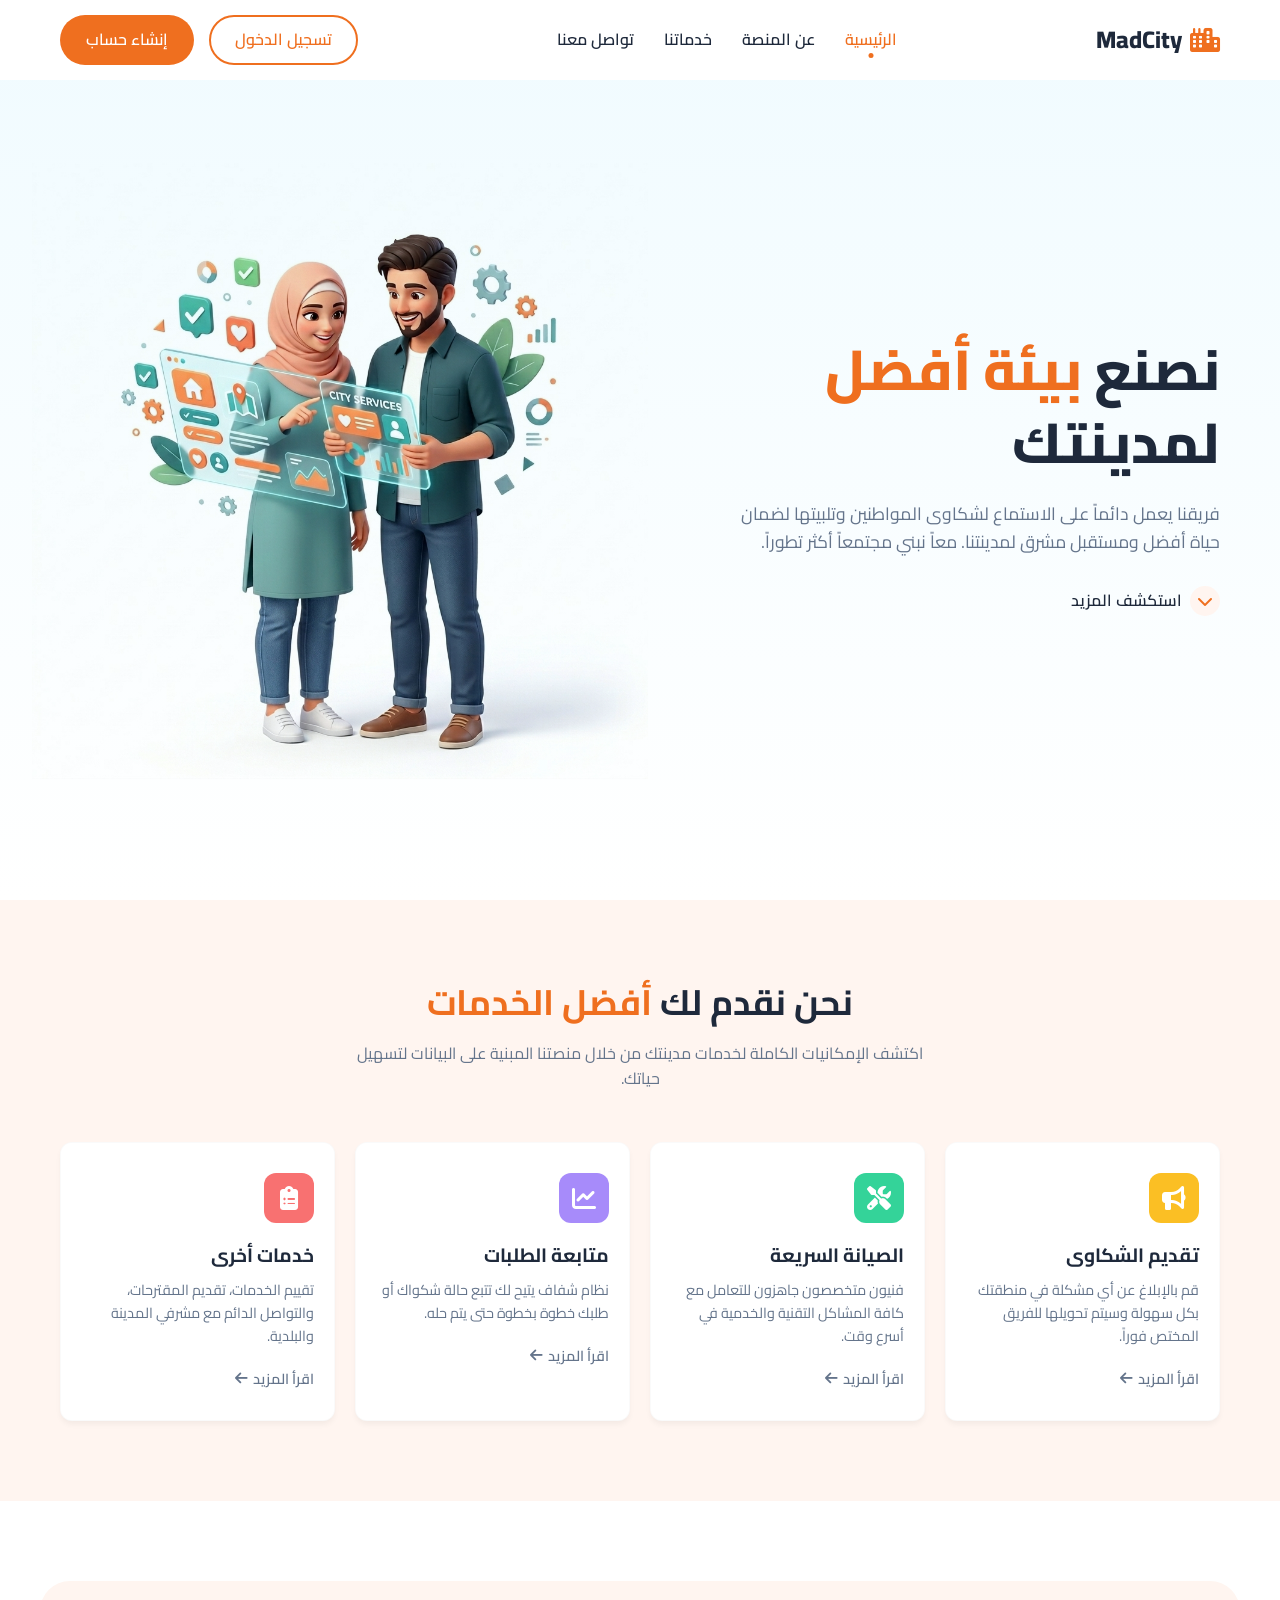
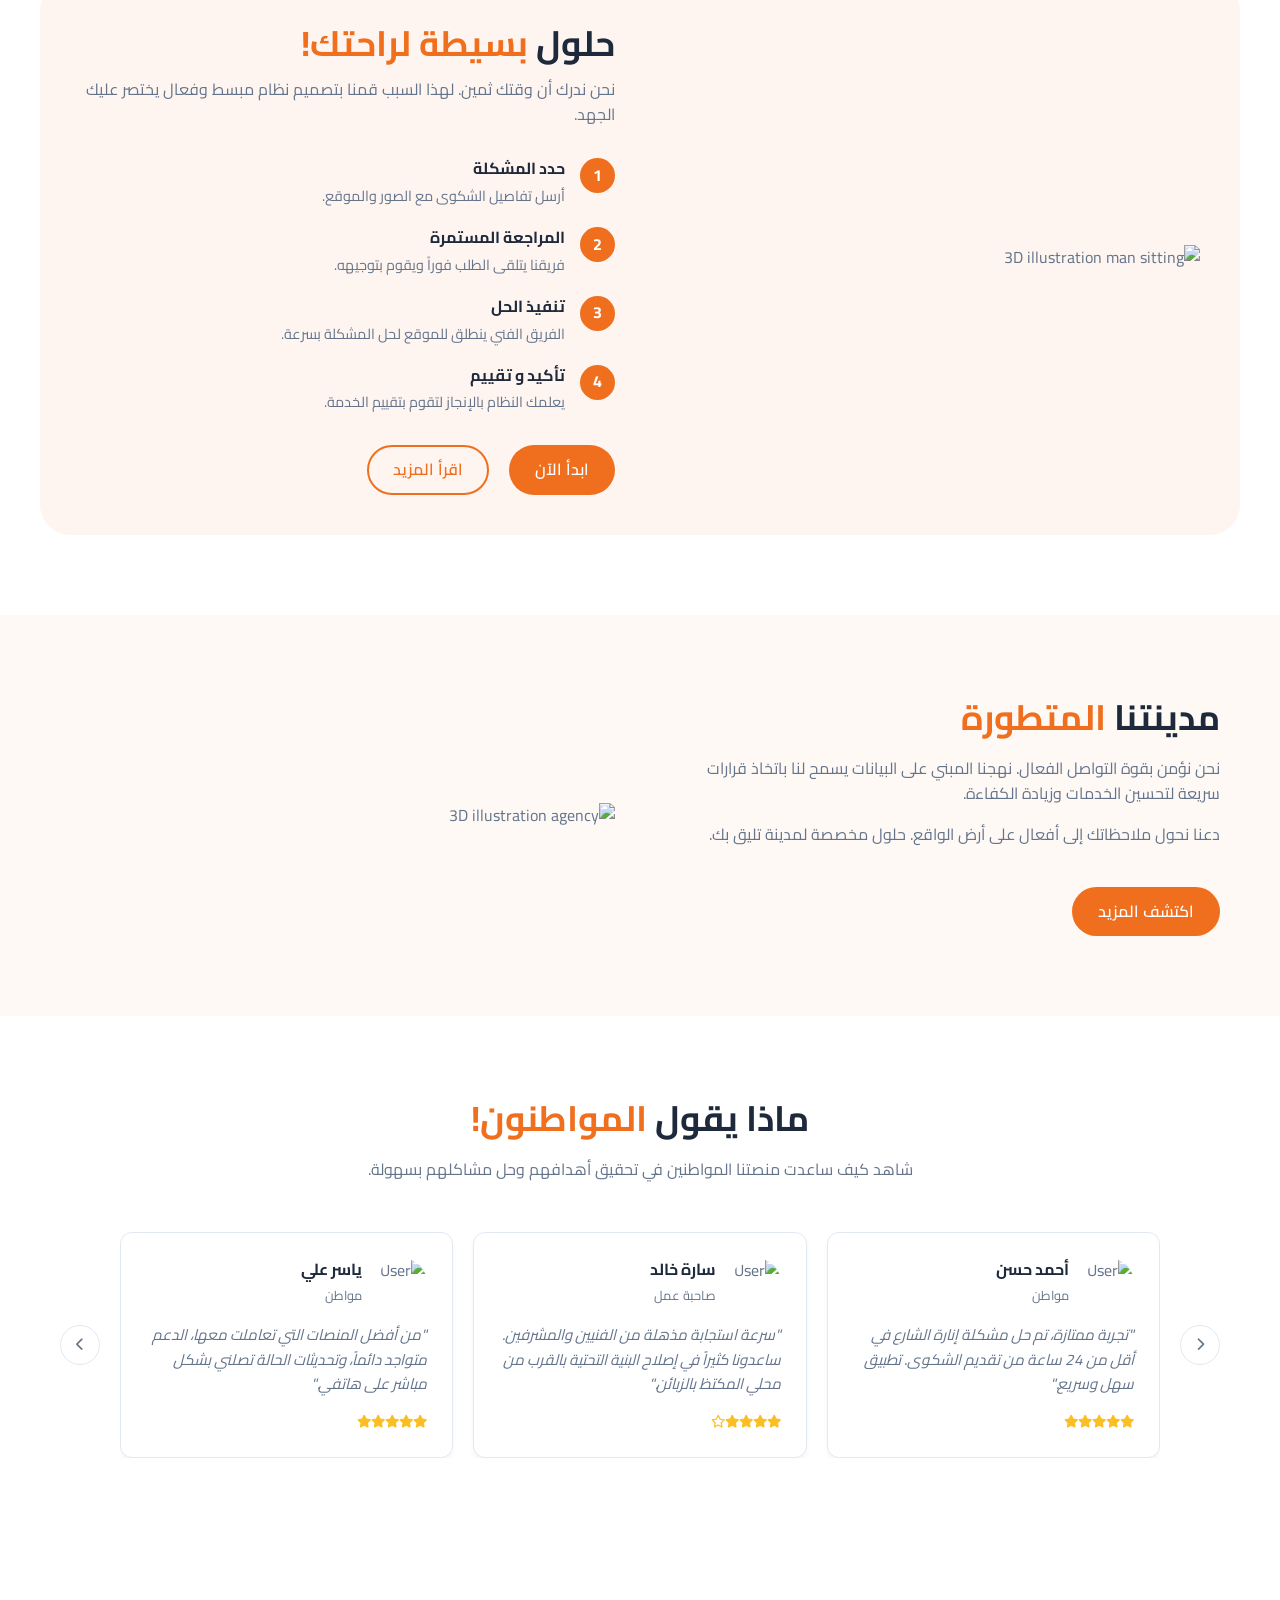
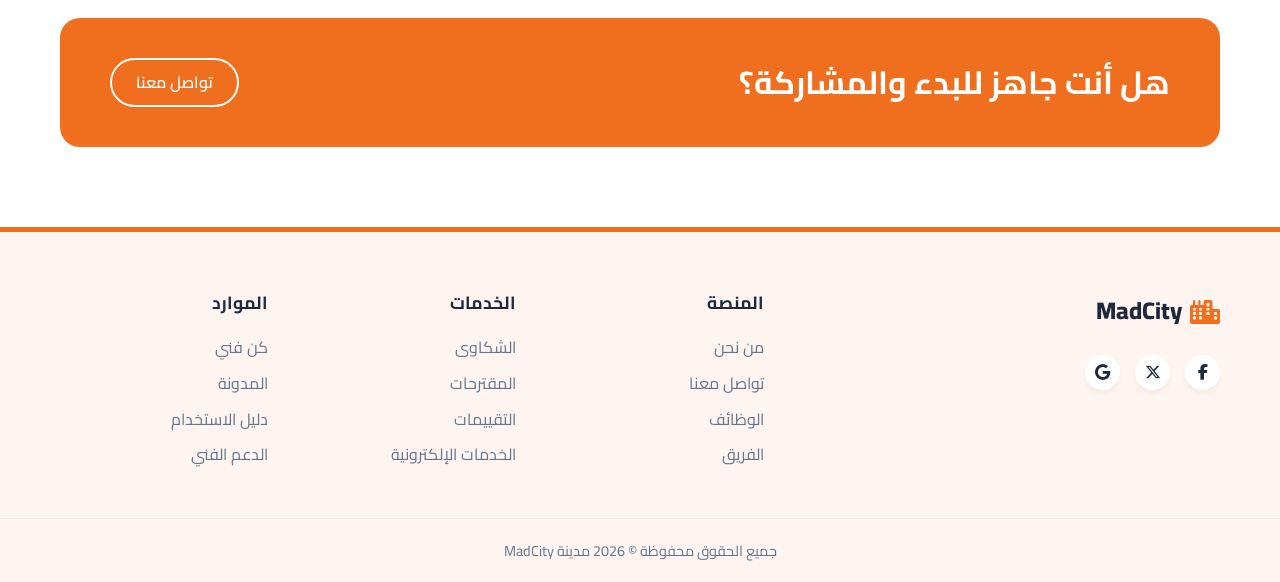
==== index.html @ 2bfd7c77 "newww update" ====
<!DOCTYPE html>
<html lang="ar" dir="rtl">
<head>
    <meta charset="UTF-8">
    <meta name="viewport" content="width=device-width, initial-scale=1.0">
    <title>MadCity - نظام شكاوى المواطنين</title>
    <!-- Google Fonts -->
    <link rel="preconnect" href="https://fonts.googleapis.com">
    <link rel="preconnect" href="https://fonts.gstatic.com" crossorigin>
    <link href="https://fonts.googleapis.com/css2?family=Cairo:wght@400;600;700;800&display=swap" rel="stylesheet">
    <!-- FontAwesome for icons -->
    <link rel="stylesheet" href="https://cdnjs.cloudflare.com/ajax/libs/font-awesome/6.4.0/css/all.min.css">
    <!-- Custom CSS -->
    <link rel="stylesheet" href="assets/css/style.css">
</head>
<body>

    <!-- Header Navigation -->
    <header class="header">
        <div class="container nav-wrapper">
            <div class="logo">
                <i class="fa-solid fa-city text-primary"></i>
                <span>MadCity</span>
            </div>
            
            <nav class="nav-links">
                <a href="#" class="active">الرئيسية</a>
                <a href="#about">عن المنصة</a>
                <a href="#services">خدماتنا</a>
                <a href="#contact">تواصل معنا</a>
            </nav>

            <div class="nav-actions">
                <a href="login.html" class="btn btn-outline">تسجيل الدخول</a>
                <a href="register.html" class="btn btn-primary">إنشاء حساب</a>
                <button class="mobile-toggle"><i class="fa-solid fa-bars"></i></button>
            </div>
        </div>
    </header>

    <!-- Hero Section -->
    <section class="hero wrapper">
        <div class="container hero-grid">
            <div class="hero-content">
                <h1 class="bounce-in">نصنع <span>بيئة أفضل</span> لمدينتك</h1>
                <p class="fade-in">فريقنا يعمل دائماً على الاستماع لشكاوى المواطنين وتلبيتها لضمان حياة أفضل ومستقبل مشرق لمدينتنا. معاً نبني مجتمعاً أكثر تطوراً.</p>
                <div class="hero-btns slide-up">
                    <a href="#about" class="explore-more">
                        <i class="fa-solid fa-chevron-down"></i>
                        استكشف المزيد
                    </a>
                </div>
            </div>
            <div class="hero-image">
                <img src="assets/images/hero_final.png?v=2" alt="Citizens Using MadCity App Illustration" style="mix-blend-mode: multiply; max-width: 110%; height: auto; transform: scale(1.1);">
            </div>
        </div>
    </section>

    <!-- Services Section -->
    <section id="services" class="services section-padding bg-peach">
        <div class="container">
            <div class="section-header text-center">
                <h2>نحن نقدم لك <span>أفضل الخدمات</span></h2>
                <p>اكتشف الإمكانيات الكاملة لخدمات مدينتك من خلال منصتنا المبنية على البيانات لتسهيل حياتك.</p>
            </div>

            <div class="services-grid">
                <div class="service-card hover-lift">
                    <div class="icon-box bg-yellow">
                        <i class="fa-solid fa-bullhorn"></i>
                    </div>
                    <h3>تقديم الشكاوى</h3>
                    <p>قم بالإبلاغ عن أي مشكلة في منطقتك بكل سهولة وسيتم تحويلها للفريق المختص فوراً.</p>
                    <a href="#" class="read-more">اقرأ المزيد <i class="fa-solid fa-arrow-left"></i></a>
                </div>

                <div class="service-card hover-lift">
                    <div class="icon-box bg-green">
                        <i class="fa-solid fa-screwdriver-wrench"></i>
                    </div>
                    <h3>الصيانة السريعة</h3>
                    <p>فنيون متخصصون جاهزون للتعامل مع كافة المشاكل التقنية والخدمية في أسرع وقت.</p>
                    <a href="#" class="read-more">اقرأ المزيد <i class="fa-solid fa-arrow-left"></i></a>
                </div>

                <div class="service-card hover-lift">
                    <div class="icon-box bg-purple">
                        <i class="fa-solid fa-chart-line"></i>
                    </div>
                    <h3>متابعة الطلبات</h3>
                    <p>نظام شفاف يتيح لك تتبع حالة شكواك أو طلبك خطوة بخطوة حتى يتم حله.</p>
                    <a href="#" class="read-more">اقرأ المزيد <i class="fa-solid fa-arrow-left"></i></a>
                </div>

                <div class="service-card hover-lift">
                    <div class="icon-box bg-red">
                        <i class="fa-solid fa-clipboard-list"></i>
                    </div>
                    <h3>خدمات أخرى</h3>
                    <p>تقييم الخدمات، تقديم المقترحات، والتواصل الدائم مع مشرفي المدينة والبلدية.</p>
                    <a href="#" class="read-more">اقرأ المزيد <i class="fa-solid fa-arrow-left"></i></a>
                </div>
            </div>
        </div>
    </section>

    <!-- Solutions Section -->
    <section class="solutions section-padding">
        <div class="container solutions-grid">
            <div class="solutions-image float-anim-delayed">
                <img src="https://cdni.iconscout.com/illustration/premium/thumb/man-working-on-laptop-4573357-3814468.png" alt="3D illustration man sitting">
            </div>
            <div class="solutions-content">
                <h2>حلول <span>بسيطة لراحتك!</span></h2>
                <p>نحن ندرك أن وقتك ثمين. لهذا السبب قمنا بتصميم نظام مبسط وفعال يختصر عليك الجهد.</p>
                
                <ul class="steps-list">
                    <li>
                        <span class="step-num">1</span>
                        <div class="step-text">
                            <h4>حدد المشكلة</h4>
                            <p>أرسل تفاصيل الشكوى مع الصور والموقع.</p>
                        </div>
                    </li>
                    <li>
                        <span class="step-num">2</span>
                        <div class="step-text">
                            <h4>المراجعة المستمرة</h4>
                            <p>فريقنا يتلقى الطلب فوراً ويقوم بتوجيهه.</p>
                        </div>
                    </li>
                    <li>
                        <span class="step-num">3</span>
                        <div class="step-text">
                            <h4>تنفيذ الحل</h4>
                            <p>الفريق الفني ينطلق للموقع لحل المشكلة بسرعة.</p>
                        </div>
                    </li>
                    <li>
                        <span class="step-num">4</span>
                        <div class="step-text">
                            <h4>تأكيد و تقييم</h4>
                            <p>يعلمك النظام بالإنجاز لتقوم بتقييم الخدمة.</p>
                        </div>
                    </li>
                </ul>

                <div class="hero-btns mt-4">
                    <a href="#" class="btn btn-primary">ابدأ الآن</a>
                    <a href="#" class="btn btn-outline">اقرأ المزيد</a>
                </div>
            </div>
        </div>
    </section>

    <!-- Agency / City Section -->
    <section id="about" class="agency section-padding bg-peach-light">
        <div class="container agency-grid">
            <div class="agency-content">
                <h2>مدينتنا <span>المتطورة</span></h2>
                <p>نحن نؤمن بقوة التواصل الفعال. نهجنا المبني على البيانات يسمح لنا باتخاذ قرارات سريعة لتحسين الخدمات وزيادة الكفاءة.</p>
                <p>دعنا نحول ملاحظاتك إلى أفعال على أرض الواقع. حلول مخصصة لمدينة تليق بك.</p>
                <a href="#" class="btn btn-primary mt-3">اكتشف المزيد</a>
            </div>
            <div class="agency-image float-anim">
                <img src="https://cdni.iconscout.com/illustration/premium/thumb/web-design-agency-4573355-3814466.png" alt="3D illustration agency">
            </div>
        </div>
    </section>

    <!-- Testimonials Section -->
    <section class="testimonials section-padding">
        <div class="container">
            <div class="section-header text-center">
                <h2>ماذا يقول <span>المواطنون!</span></h2>
                <p>شاهد كيف ساعدت منصتنا المواطنين في تحقيق أهدافهم وحل مشاكلهم بسهولة.</p>
            </div>

            <div class="testimonial-carousel">
                <button class="nav-btn prev-btn"><i class="fa-solid fa-chevron-right"></i></button>
                
                <div class="testimoinal-track-container">
                    <div class="testimonial-track">
                        <div class="testimonial-card">
                            <div class="user-info">
                                <img src="https://i.pravatar.cc/150?img=11" alt="User">
                                <div>
                                    <h4>أحمد حسن</h4>
                                    <span>مواطن</span>
                                </div>
                            </div>
                            <p>"تجربة ممتازة، تم حل مشكلة إنارة الشارع في أقل من 24 ساعة من تقديم الشكوى. تطبيق سهل وسريع."</p>
                            <div class="stars">
                                <i class="fa-solid fa-star"></i><i class="fa-solid fa-star"></i><i class="fa-solid fa-star"></i><i class="fa-solid fa-star"></i><i class="fa-solid fa-star"></i>
                            </div>
                        </div>

                        <div class="testimonial-card">
                            <div class="user-info">
                                <img src="https://i.pravatar.cc/150?img=32" alt="User">
                                <div>
                                    <h4>سارة خالد</h4>
                                    <span>صاحبة عمل</span>
                                </div>
                            </div>
                            <p>"سرعة استجابة مذهلة من الفنيين والمشرفين. ساعدونا كثيراً في إصلاح البنية التحتية بالقرب من محلي المكتظ بالزبائن."</p>
                            <div class="stars">
                                <i class="fa-solid fa-star"></i><i class="fa-solid fa-star"></i><i class="fa-solid fa-star"></i><i class="fa-solid fa-star"></i><i class="fa-regular fa-star"></i>
                            </div>
                        </div>

                        <div class="testimonial-card">
                            <div class="user-info">
                                <img src="https://i.pravatar.cc/150?img=12" alt="User">
                                <div>
                                    <h4>ياسر علي</h4>
                                    <span>مواطن</span>
                                </div>
                            </div>
                            <p>"من أفضل المنصات التي تعاملت معها، الدعم متواجد دائماً، وتحديثات الحالة تصلني بشكل مباشر على هاتفي."</p>
                            <div class="stars">
                                <i class="fa-solid fa-star"></i><i class="fa-solid fa-star"></i><i class="fa-solid fa-star"></i><i class="fa-solid fa-star"></i><i class="fa-solid fa-star"></i>
                            </div>
                        </div>
                    </div>
                </div>

                <button class="nav-btn next-btn"><i class="fa-solid fa-chevron-left"></i></button>
            </div>
        </div>
    </section>

    <!-- CTA Section -->
    <section class="cta section-padding">
        <div class="container">
            <div class="cta-box">
                <div class="cta-text">
                    <h2>هل أنت جاهز للبدء والمشاركة؟</h2>
                </div>
                <div class="cta-btn">
                    <a href="#contact" class="btn btn-outline-white">تواصل معنا</a>
                </div>
            </div>
        </div>
    </section>

    <!-- Footer -->
    <footer id="contact" class="footer">
        <div class="container footer-grid">
            <div class="footer-col brand-col">
                <div class="logo">
                    <i class="fa-solid fa-city text-primary"></i>
                    <span>MadCity</span>
                </div>
                <div class="social-links mt-3">
                    <a href="#"><i class="fa-brands fa-facebook-f"></i></a>
                    <a href="#"><i class="fa-brands fa-x-twitter"></i></a>
                    <a href="#"><i class="fa-brands fa-google"></i></a>
                </div>
            </div>
            
            <div class="footer-col">
                <h4>المنصة</h4>
                <ul>
                    <li><a href="#">من نحن</a></li>
                    <li><a href="#">تواصل معنا</a></li>
                    <li><a href="#">الوظائف</a></li>
                    <li><a href="#">الفريق</a></li>
                </ul>
            </div>

            <div class="footer-col">
                <h4>الخدمات</h4>
                <ul>
                    <li><a href="#">الشكاوى</a></li>
                    <li><a href="#">المقترحات</a></li>
                    <li><a href="#">التقييمات</a></li>
                    <li><a href="#">الخدمات الإلكترونية</a></li>
                </ul>
            </div>

            <div class="footer-col">
                <h4>الموارد</h4>
                <ul>
                    <li><a href="#">كن فني</a></li>
                    <li><a href="#">المدونة</a></li>
                    <li><a href="#">دليل الاستخدام</a></li>
                    <li><a href="#">الدعم الفني</a></li>
                </ul>
            </div>
        </div>
        <div class="footer-bottom text-center">
            <p>جميع الحقوق محفوظة &copy; 2026 مدينة MadCity</p>
        </div>
    </footer>

    <!-- Service Details Modal -->
    <div id="service-modal" class="modal-overlay" style="display: none; position: fixed; top: 0; left: 0; width: 100%; height: 100%; background: rgba(0,0,0,0.5); z-index: 9999; justify-content: center; align-items: center; opacity: 0; transition: opacity 0.3s ease;">
        <div class="modal-content" style="background: white; width: 500px; max-width: 90%; border-radius: 15px; padding: 30px; position: relative; transform: translateY(20px); transition: transform 0.3s ease;">
            <button id="close-service-modal" style="position: absolute; top: 15px; right: 15px; background: none; border: none; font-size: 1.5rem; cursor: pointer; color: #666;"><i class="fa-solid fa-xmark"></i></button>
            <h3 id="modal-service-title" style="color: var(--primary); margin-bottom: 15px; font-weight: 800; font-size: 1.5rem;">عنوان الخدمة</h3>
            <p id="modal-service-desc" style="color: #666; line-height: 1.6; margin-bottom: 20px;">تفاصيل الخدمة تظهر هنا...</p>
            <form id="modal-service-form" style="display: flex; flex-direction: column; gap: 10px;">
                <input type="text" placeholder="الاسم الكامل" style="padding: 10px; border: 1px solid #ddd; border-radius: 8px;" required>
                <input type="email" placeholder="البريد الإلكتروني" style="padding: 10px; border: 1px solid #ddd; border-radius: 8px;" required>
                <button type="submit" class="btn btn-primary" style="margin-top: 10px;">طلب الخدمة</button>
            </form>
        </div>
    </div>

    <!-- Custom JS -->
    <script src="assets/js/main.js?v=3"></script>
</body>
</html>
---- assets/css/style.css ----
/* =======================================
   Variables & General Styles
======================================= */
:root {
    --primary: #EF6F1F;
    --primary-hover: #D75A0E;
    --secondary-bg: #FFF5F0;
    --text-dark: #1E293B;
    --text-gray: #64748B;
    --white: #FFFFFF;
    
    /* Box Shadows */
    --shadow-sm: 0 4px 6px -1px rgba(0, 0, 0, 0.05);
    --shadow-md: 0 10px 15px -3px rgba(0, 0, 0, 0.05);
    --shadow-hover: 0 20px 25px -5px rgba(239, 111, 31, 0.15);
    
    /* Colors for Icon boxes */
    --icon-yellow: #FBBF24;
    --icon-green: #34D399;
    --icon-purple: #A78BFA;
    --icon-red: #F87171;
    
    --border-radius: 12px;
    --transition: all 0.3s ease;
}

* {
    margin: 0;
    padding: 0;
    box-sizing: border-box;
    font-family: 'Cairo', sans-serif;
}

html {
    scroll-behavior: smooth;
}

body {
    background-color: var(--white);
    color: var(--text-gray);
    line-height: 1.6;
}

h1, h2, h3, h4, h5, h6 {
    color: var(--text-dark);
    line-height: 1.3;
}

a {
    text-decoration: none;
    color: inherit;
    transition: var(--transition);
}

ul {
    list-style: none;
}

.container {
    max-width: 1200px;
    margin: 0 auto;
    padding: 0 20px;
}

.wrapper {
    position: relative;
    overflow: hidden;
}

.text-primary { color: var(--primary); }
.text-center { text-align: center; }
.mt-3 { margin-top: 1.5rem; }
.mt-4 { margin-top: 2rem; }
.bg-peach { background-color: var(--secondary-bg); }
.bg-peach-light { background-color: #FFF9F6; }

/* Buttons */
.btn {
    display: inline-block;
    padding: 10px 24px;
    border-radius: 30px;
    font-weight: 600;
    cursor: pointer;
    text-align: center;
    border: 2px solid transparent;
}

.btn-primary {
    background-color: var(--primary);
    color: var(--white);
}

.btn-primary:hover {
    background-color: var(--primary-hover);
    transform: translateY(-2px);
    box-shadow: 0 10px 20px rgba(239, 111, 31, 0.2);
}

.btn-outline {
    border-color: var(--primary);
    color: var(--primary);
    background: transparent;
}

.btn-outline:hover {
    background-color: var(--primary);
    color: var(--white);
}

.btn-outline-white {
    border-color: var(--white);
    color: var(--white);
    background: transparent;
}

.btn-outline-white:hover {
    background-color: var(--white);
    color: var(--primary);
}

.btn-large {
    padding: 14px 32px;
    font-size: 1.1rem;
}

/* =======================================
   Header
======================================= */
.header {
    background-color: var(--white);
    position: fixed;
    top: 0;
    left: 0;
    width: 100%;
    z-index: 1000;
    transition: var(--transition);
}

.header.scrolled {
    box-shadow: var(--shadow-sm);
    padding: 5px 0;
}

.nav-wrapper {
    display: flex;
    justify-content: space-between;
    align-items: center;
    height: 80px;
}

.logo {
    font-size: 1.5rem;
    font-weight: 800;
    display: flex;
    align-items: center;
    gap: 8px;
    color: var(--text-dark);
}

.nav-links {
    display: flex;
    gap: 30px;
}

.nav-links a {
    font-weight: 600;
    color: var(--text-dark);
    position: relative;
}

.nav-links a:hover,
.nav-links a.active {
    color: var(--primary);
}

.nav-links a.active::after {
    content: '';
    position: absolute;
    bottom: -5px;
    left: 50%;
    transform: translateX(-50%);
    width: 5px;
    height: 5px;
    background-color: var(--primary);
    border-radius: 50%;
}

.nav-actions {
    display: flex;
    gap: 15px;
    align-items: center;
}

.mobile-toggle {
    display: none;
    font-size: 1.5rem;
    background: none;
    border: none;
    color: var(--text-dark);
    cursor: pointer;
}

/* =======================================
   Hero Section
======================================= */
.hero {
    padding-top: 130px;
    padding-bottom: 80px;
    background: linear-gradient(to bottom, #f0fbff 0%, var(--white) 100%);
    min-height: 100vh;
    display: flex;
    align-items: center;
}

.hero-grid {
    display: grid;
    grid-template-columns: 1fr 1fr;
    gap: 40px;
    align-items: center;
}

.hero-content h1 {
    font-size: 3.5rem;
    font-weight: 800;
    margin-bottom: 20px;
}

.hero-content h1 span {
    color: var(--primary);
}

.hero-content p {
    font-size: 1.1rem;
    margin-bottom: 30px;
    max-width: 500px;
}

.hero-btns {
    display: flex;
    gap: 20px;
    align-items: center;
}

.explore-more {
    font-weight: 600;
    color: var(--text-dark);
    display: flex;
    align-items: center;
    gap: 8px;
}

.explore-more i {
    width: 30px;
    height: 30px;
    border-radius: 50%;
    background-color: var(--secondary-bg);
    color: var(--primary);
    display: flex;
    align-items: center;
    justify-content: center;
    transition: var(--transition);
}

.explore-more:hover i {
    transform: translateY(3px);
}

.hero-image img {
    width: 100%;
    max-width: 600px;
}

/* Animations */
.float-anim {
    animation: float 6s ease-in-out infinite;
}

.float-anim-delayed {
    animation: float 6s ease-in-out 3s infinite;
}

@keyframes float {
    0% { transform: translateY(0px); }
    50% { transform: translateY(-20px); }
    100% { transform: translateY(0px); }
}

/* =======================================
   Common Section Styles
======================================= */
.section-padding {
    padding: 80px 0;
}

.section-header {
    margin-bottom: 50px;
}

.section-header h2 {
    font-size: 2.2rem;
    margin-bottom: 15px;
}

.section-header h2 span {
    color: var(--primary);
}

.section-header p {
    max-width: 600px;
    margin: 0 auto;
}

/* =======================================
   Services Section (4 Cards)
======================================= */
.services-grid {
    display: grid;
    grid-template-columns: repeat(4, 1fr);
    gap: 20px;
}

.service-card {
    background: var(--white);
    padding: 30px 20px;
    border-radius: var(--border-radius);
    box-shadow: var(--shadow-sm);
    text-align: right;
    transition: var(--transition);
    border: 1px solid rgba(0,0,0,0.02);
}

.service-card.hover-lift:hover {
    transform: translateY(-10px);
    box-shadow: var(--shadow-hover);
}

.icon-box {
    width: 50px;
    height: 50px;
    border-radius: 12px;
    display: flex;
    align-items: center;
    justify-content: center;
    font-size: 1.5rem;
    color: var(--white);
    margin-bottom: 20px;
}

.bg-yellow { background-color: var(--icon-yellow); }
.bg-green { background-color: var(--icon-green); }
.bg-purple { background-color: var(--icon-purple); }
.bg-red { background-color: var(--icon-red); }

.service-card h3 {
    margin-bottom: 10px;
    font-size: 1.2rem;
}

.service-card p {
    font-size: 0.9rem;
    margin-bottom: 20px;
}

.read-more {
    font-size: 0.9rem;
    font-weight: 600;
    color: var(--text-gray);
    display: flex;
    align-items: center;
    gap: 5px;
}

.read-more:hover {
    color: var(--primary);
}

/* =======================================
   Solutions Section
======================================= */
.solutions-grid {
    display: grid;
    grid-template-columns: 1fr 1fr;
    gap: 50px;
    align-items: center;
    background-color: var(--secondary-bg);
    border-radius: 30px;
    padding: 40px;
}

.solutions-image img {
    width: 100%;
}

.solutions-content h2 {
    font-size: 2.2rem;
    margin-bottom: 10px;
}

.solutions-content h2 span {
    color: var(--primary);
}

.solutions-content > p {
    margin-bottom: 30px;
}

.steps-list li {
    display: flex;
    align-items: flex-start;
    gap: 15px;
    margin-bottom: 20px;
}

.step-num {
    width: 35px;
    height: 35px;
    background-color: var(--primary);
    color: var(--white);
    border-radius: 50%;
    display: flex;
    align-items: center;
    justify-content: center;
    font-weight: 700;
    flex-shrink: 0;
}

.step-text h4 {
    margin-bottom: 5px;
}

.step-text p {
    font-size: 0.9rem;
}

/* =======================================
   Agency / City Section
======================================= */
.agency-grid {
    display: grid;
    grid-template-columns: 1fr 1fr;
    gap: 50px;
    align-items: center;
}

.agency-content h2 {
    font-size: 2.2rem;
    margin-bottom: 15px;
}

.agency-content h2 span {
    color: var(--primary);
}

.agency-content p {
    margin-bottom: 15px;
}

.agency-image img {
    width: 100%;
}

/* =======================================
   Testimonials Section
======================================= */
.testimonial-carousel {
    display: flex;
    align-items: center;
    gap: 20px;
}

.nav-btn {
    width: 40px;
    height: 40px;
    border-radius: 50%;
    background-color: var(--white);
    border: 1px solid #E2E8F0;
    color: var(--text-gray);
    cursor: pointer;
    display: flex;
    align-items: center;
    justify-content: center;
    transition: var(--transition);
    flex-shrink: 0;
}

.nav-btn:hover {
    background-color: var(--primary);
    color: var(--white);
    border-color: var(--primary);
}

.testimoinal-track-container {
    overflow: hidden;
    flex-grow: 1;
}

.testimonial-track {
    display: flex;
    gap: 20px;
    transition: transform 0.5s ease;
}

.testimonial-card {
    min-width: calc(33.333% - 14px);
    background-color: var(--white);
    padding: 25px;
    border-radius: var(--border-radius);
    box-shadow: var(--shadow-sm);
    border: 1px solid #E2E8F0;
}

.user-info {
    display: flex;
    align-items: center;
    gap: 15px;
    margin-bottom: 15px;
}

.user-info img {
    width: 50px;
    height: 50px;
    border-radius: 50%;
    object-fit: cover;
}

.user-info h4 {
    font-size: 1rem;
    margin-bottom: 2px;
}

.user-info span {
    font-size: 0.8rem;
    color: var(--text-gray);
}

.testimonial-card p {
    font-size: 0.95rem;
    margin-bottom: 15px;
    font-style: italic;
}

.stars {
    color: #FBBF24;
    font-size: 0.8rem;
}

/* =======================================
   CTA Section
======================================= */
.cta-box {
    background-color: var(--primary);
    border-radius: 20px;
    padding: 40px 50px;
    display: flex;
    justify-content: space-between;
    align-items: center;
    color: var(--white);
}

.cta-text h2 {
    color: var(--white);
    font-size: 2rem;
    margin: 0;
}

/* =======================================
   Footer
======================================= */
.footer {
    background-color: var(--secondary-bg);
    padding: 60px 0 20px;
    border-top: 5px solid var(--primary);
}

.footer-grid {
    display: grid;
    grid-template-columns: 2fr 1fr 1fr 1fr;
    gap: 40px;
    margin-bottom: 40px;
}

.footer-col h4 {
    margin-bottom: 20px;
    font-size: 1.1rem;
}

.footer-col ul li {
    margin-bottom: 10px;
}

.footer-col ul li a:hover {
    color: var(--primary);
}

.social-links {
    display: flex;
    gap: 15px;
}

.social-links a {
    width: 35px;
    height: 35px;
    border-radius: 50%;
    background-color: var(--white);
    display: flex;
    align-items: center;
    justify-content: center;
    color: var(--text-dark);
    box-shadow: var(--shadow-sm);
}

.social-links a:hover {
    background-color: var(--primary);
    color: var(--white);
}

.footer-bottom {
    border-top: 1px solid rgba(0,0,0,0.05);
    padding-top: 20px;
    font-size: 0.9rem;
}

/* =======================================
   Responsive Design
======================================= */
@media (max-width: 992px) {
    .hero-grid, .solutions-grid, .agency-grid {
        grid-template-columns: 1fr;
        text-align: center;
    }
    
    .hero-content h1 {
        font-size: 2.8rem;
    }
    
    .hero-btns {
        justify-content: center;
    }
    
    .hero-image {
        order: -1;
    }
    
    .services-grid {
        grid-template-columns: repeat(2, 1fr);
    }
    
    .testimonial-card {
        min-width: calc(50% - 10px);
    }
    
    .footer-grid {
        grid-template-columns: 1fr 1fr;
    }
}

@media (max-width: 768px) {
    .nav-links, .nav-actions .btn {
        display: none;
    }
    
    .mobile-toggle {
        display: block;
    }
    
    .cta-box {
        flex-direction: column;
        text-align: center;
        gap: 20px;
    }
    
    .services-grid {
        grid-template-columns: 1fr;
    }
    
    .testimonial-card {
        min-width: 100%;
    }
}
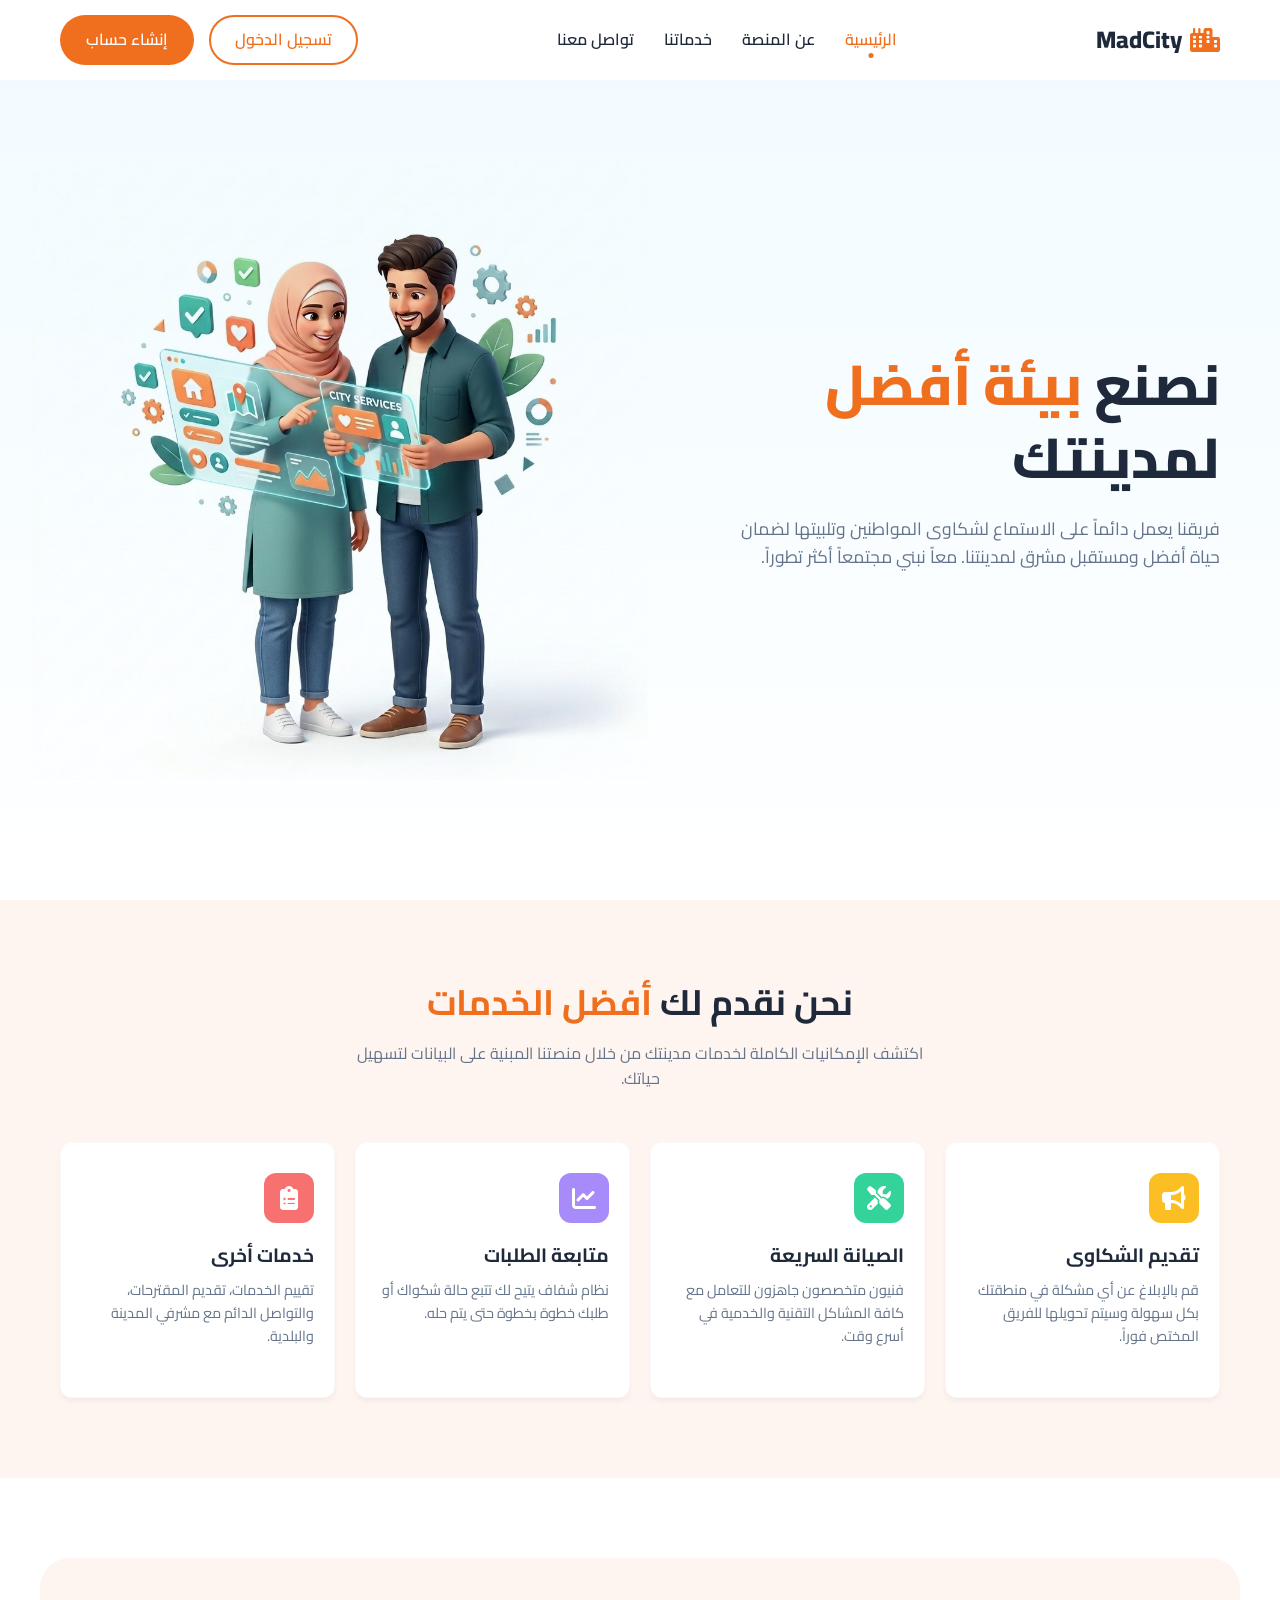
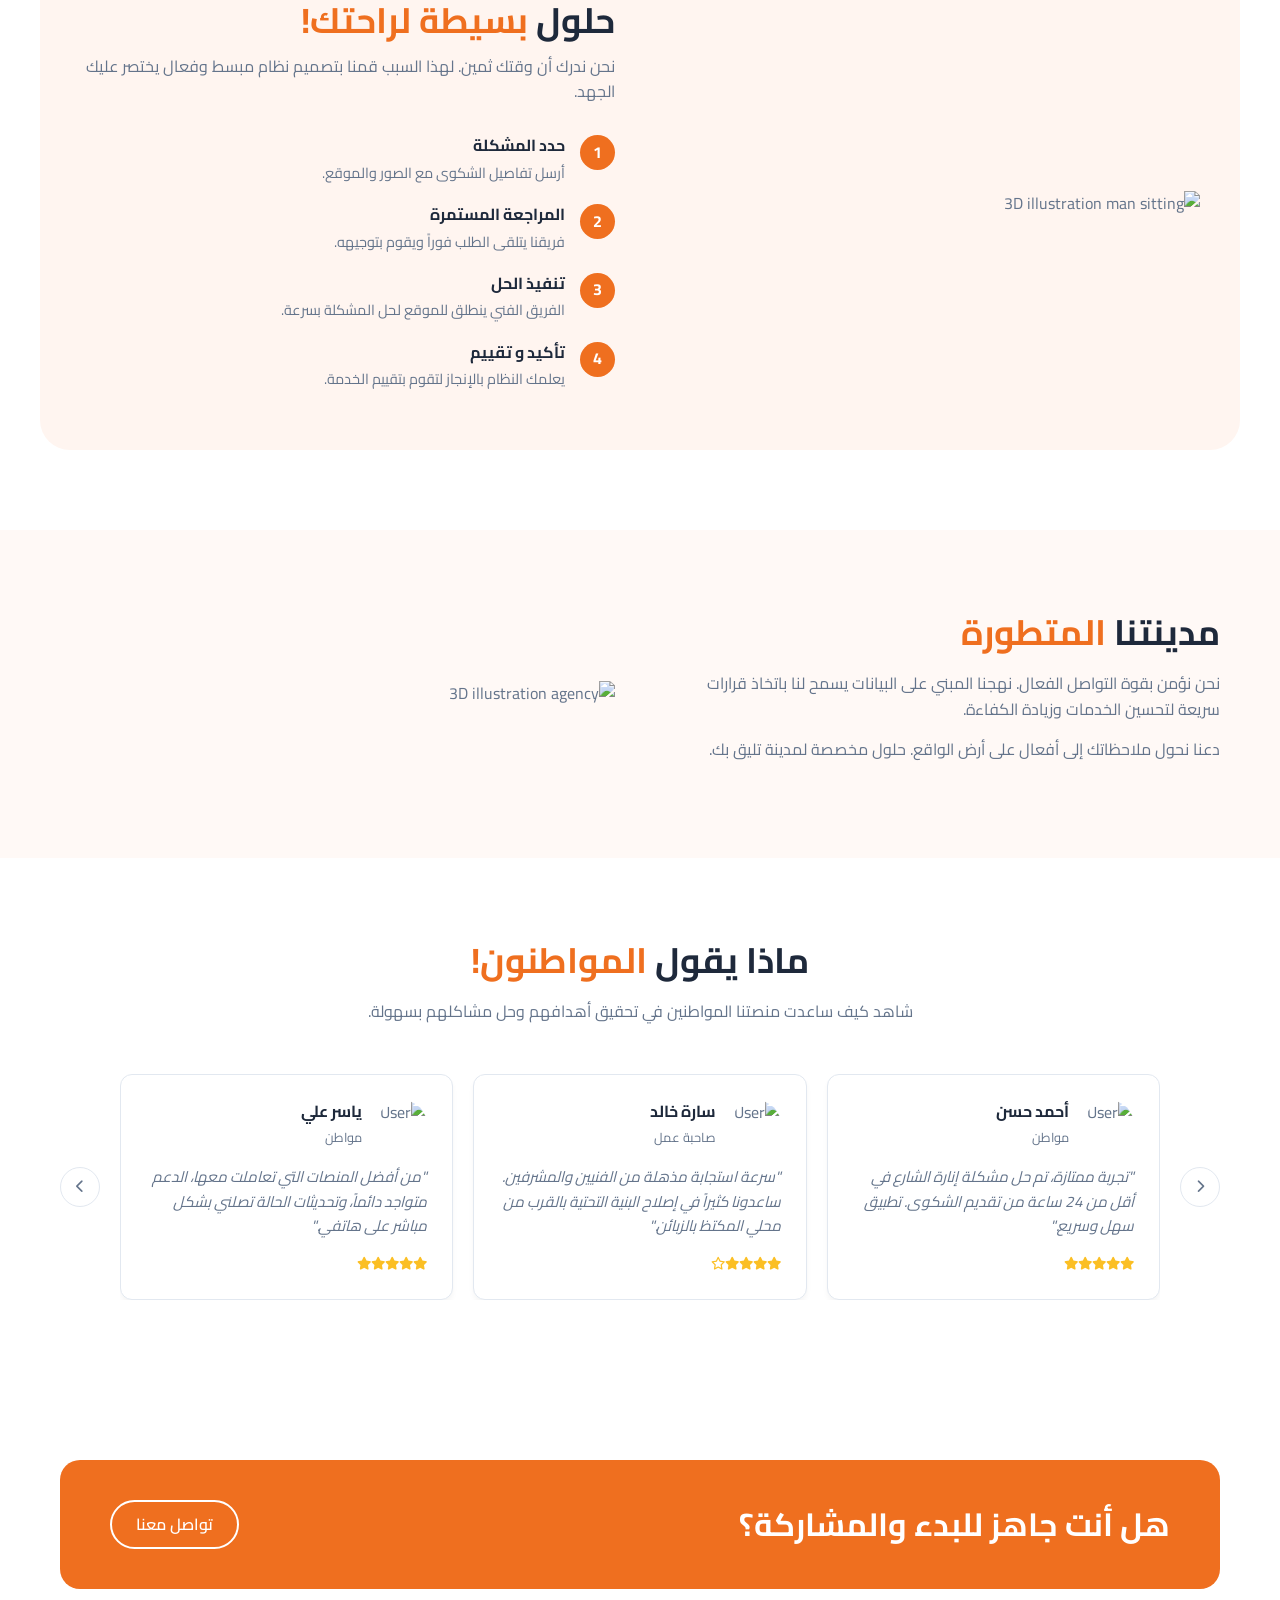
==== commit 3ec4b097: "neww update" ====
--- a/index.html
+++ b/index.html
@@ -44,12 +44,6 @@
             <div class="hero-content">
                 <h1 class="bounce-in">نصنع <span>بيئة أفضل</span> لمدينتك</h1>
                 <p class="fade-in">فريقنا يعمل دائماً على الاستماع لشكاوى المواطنين وتلبيتها لضمان حياة أفضل ومستقبل مشرق لمدينتنا. معاً نبني مجتمعاً أكثر تطوراً.</p>
-                <div class="hero-btns slide-up">
-                    <a href="#about" class="explore-more">
-                        <i class="fa-solid fa-chevron-down"></i>
-                        استكشف المزيد
-                    </a>
-                </div>
             </div>
             <div class="hero-image">
                 <img src="assets/images/hero_final.png?v=2" alt="Citizens Using MadCity App Illustration" style="mix-blend-mode: multiply; max-width: 110%; height: auto; transform: scale(1.1);">
@@ -72,7 +66,7 @@
                     </div>
                     <h3>تقديم الشكاوى</h3>
                     <p>قم بالإبلاغ عن أي مشكلة في منطقتك بكل سهولة وسيتم تحويلها للفريق المختص فوراً.</p>
-                    <a href="#" class="read-more">اقرأ المزيد <i class="fa-solid fa-arrow-left"></i></a>
+
                 </div>
 
                 <div class="service-card hover-lift">
@@ -81,7 +75,7 @@
                     </div>
                     <h3>الصيانة السريعة</h3>
                     <p>فنيون متخصصون جاهزون للتعامل مع كافة المشاكل التقنية والخدمية في أسرع وقت.</p>
-                    <a href="#" class="read-more">اقرأ المزيد <i class="fa-solid fa-arrow-left"></i></a>
+
                 </div>
 
                 <div class="service-card hover-lift">
@@ -90,7 +84,7 @@
                     </div>
                     <h3>متابعة الطلبات</h3>
                     <p>نظام شفاف يتيح لك تتبع حالة شكواك أو طلبك خطوة بخطوة حتى يتم حله.</p>
-                    <a href="#" class="read-more">اقرأ المزيد <i class="fa-solid fa-arrow-left"></i></a>
+
                 </div>
 
                 <div class="service-card hover-lift">
@@ -99,7 +93,7 @@
                     </div>
                     <h3>خدمات أخرى</h3>
                     <p>تقييم الخدمات، تقديم المقترحات، والتواصل الدائم مع مشرفي المدينة والبلدية.</p>
-                    <a href="#" class="read-more">اقرأ المزيد <i class="fa-solid fa-arrow-left"></i></a>
+
                 </div>
             </div>
         </div>
@@ -145,11 +139,6 @@
                         </div>
                     </li>
                 </ul>
-
-                <div class="hero-btns mt-4">
-                    <a href="#" class="btn btn-primary">ابدأ الآن</a>
-                    <a href="#" class="btn btn-outline">اقرأ المزيد</a>
-                </div>
             </div>
         </div>
     </section>
@@ -161,7 +150,6 @@
                 <h2>مدينتنا <span>المتطورة</span></h2>
                 <p>نحن نؤمن بقوة التواصل الفعال. نهجنا المبني على البيانات يسمح لنا باتخاذ قرارات سريعة لتحسين الخدمات وزيادة الكفاءة.</p>
                 <p>دعنا نحول ملاحظاتك إلى أفعال على أرض الواقع. حلول مخصصة لمدينة تليق بك.</p>
-                <a href="#" class="btn btn-primary mt-3">اكتشف المزيد</a>
             </div>
             <div class="agency-image float-anim">
                 <img src="https://cdni.iconscout.com/illustration/premium/thumb/web-design-agency-4573355-3814466.png" alt="3D illustration agency">
@@ -245,55 +233,7 @@
         </div>
     </section>
 
-    <!-- Footer -->
-    <footer id="contact" class="footer">
-        <div class="container footer-grid">
-            <div class="footer-col brand-col">
-                <div class="logo">
-                    <i class="fa-solid fa-city text-primary"></i>
-                    <span>MadCity</span>
-                </div>
-                <div class="social-links mt-3">
-                    <a href="#"><i class="fa-brands fa-facebook-f"></i></a>
-                    <a href="#"><i class="fa-brands fa-x-twitter"></i></a>
-                    <a href="#"><i class="fa-brands fa-google"></i></a>
-                </div>
-            </div>
-            
-            <div class="footer-col">
-                <h4>المنصة</h4>
-                <ul>
-                    <li><a href="#">من نحن</a></li>
-                    <li><a href="#">تواصل معنا</a></li>
-                    <li><a href="#">الوظائف</a></li>
-                    <li><a href="#">الفريق</a></li>
-                </ul>
-            </div>
-
-            <div class="footer-col">
-                <h4>الخدمات</h4>
-                <ul>
-                    <li><a href="#">الشكاوى</a></li>
-                    <li><a href="#">المقترحات</a></li>
-                    <li><a href="#">التقييمات</a></li>
-                    <li><a href="#">الخدمات الإلكترونية</a></li>
-                </ul>
-            </div>
-
-            <div class="footer-col">
-                <h4>الموارد</h4>
-                <ul>
-                    <li><a href="#">كن فني</a></li>
-                    <li><a href="#">المدونة</a></li>
-                    <li><a href="#">دليل الاستخدام</a></li>
-                    <li><a href="#">الدعم الفني</a></li>
-                </ul>
-            </div>
-        </div>
-        <div class="footer-bottom text-center">
-            <p>جميع الحقوق محفوظة &copy; 2026 مدينة MadCity</p>
-        </div>
-    </footer>
+    <!-- Footer Removed -->
 
     <!-- Service Details Modal -->
     <div id="service-modal" class="modal-overlay" style="display: none; position: fixed; top: 0; left: 0; width: 100%; height: 100%; background: rgba(0,0,0,0.5); z-index: 9999; justify-content: center; align-items: center; opacity: 0; transition: opacity 0.3s ease;">
@@ -301,11 +241,7 @@
             <button id="close-service-modal" style="position: absolute; top: 15px; right: 15px; background: none; border: none; font-size: 1.5rem; cursor: pointer; color: #666;"><i class="fa-solid fa-xmark"></i></button>
             <h3 id="modal-service-title" style="color: var(--primary); margin-bottom: 15px; font-weight: 800; font-size: 1.5rem;">عنوان الخدمة</h3>
             <p id="modal-service-desc" style="color: #666; line-height: 1.6; margin-bottom: 20px;">تفاصيل الخدمة تظهر هنا...</p>
-            <form id="modal-service-form" style="display: flex; flex-direction: column; gap: 10px;">
-                <input type="text" placeholder="الاسم الكامل" style="padding: 10px; border: 1px solid #ddd; border-radius: 8px;" required>
-                <input type="email" placeholder="البريد الإلكتروني" style="padding: 10px; border: 1px solid #ddd; border-radius: 8px;" required>
-                <button type="submit" class="btn btn-primary" style="margin-top: 10px;">طلب الخدمة</button>
-            </form>
+
         </div>
     </div>
 
